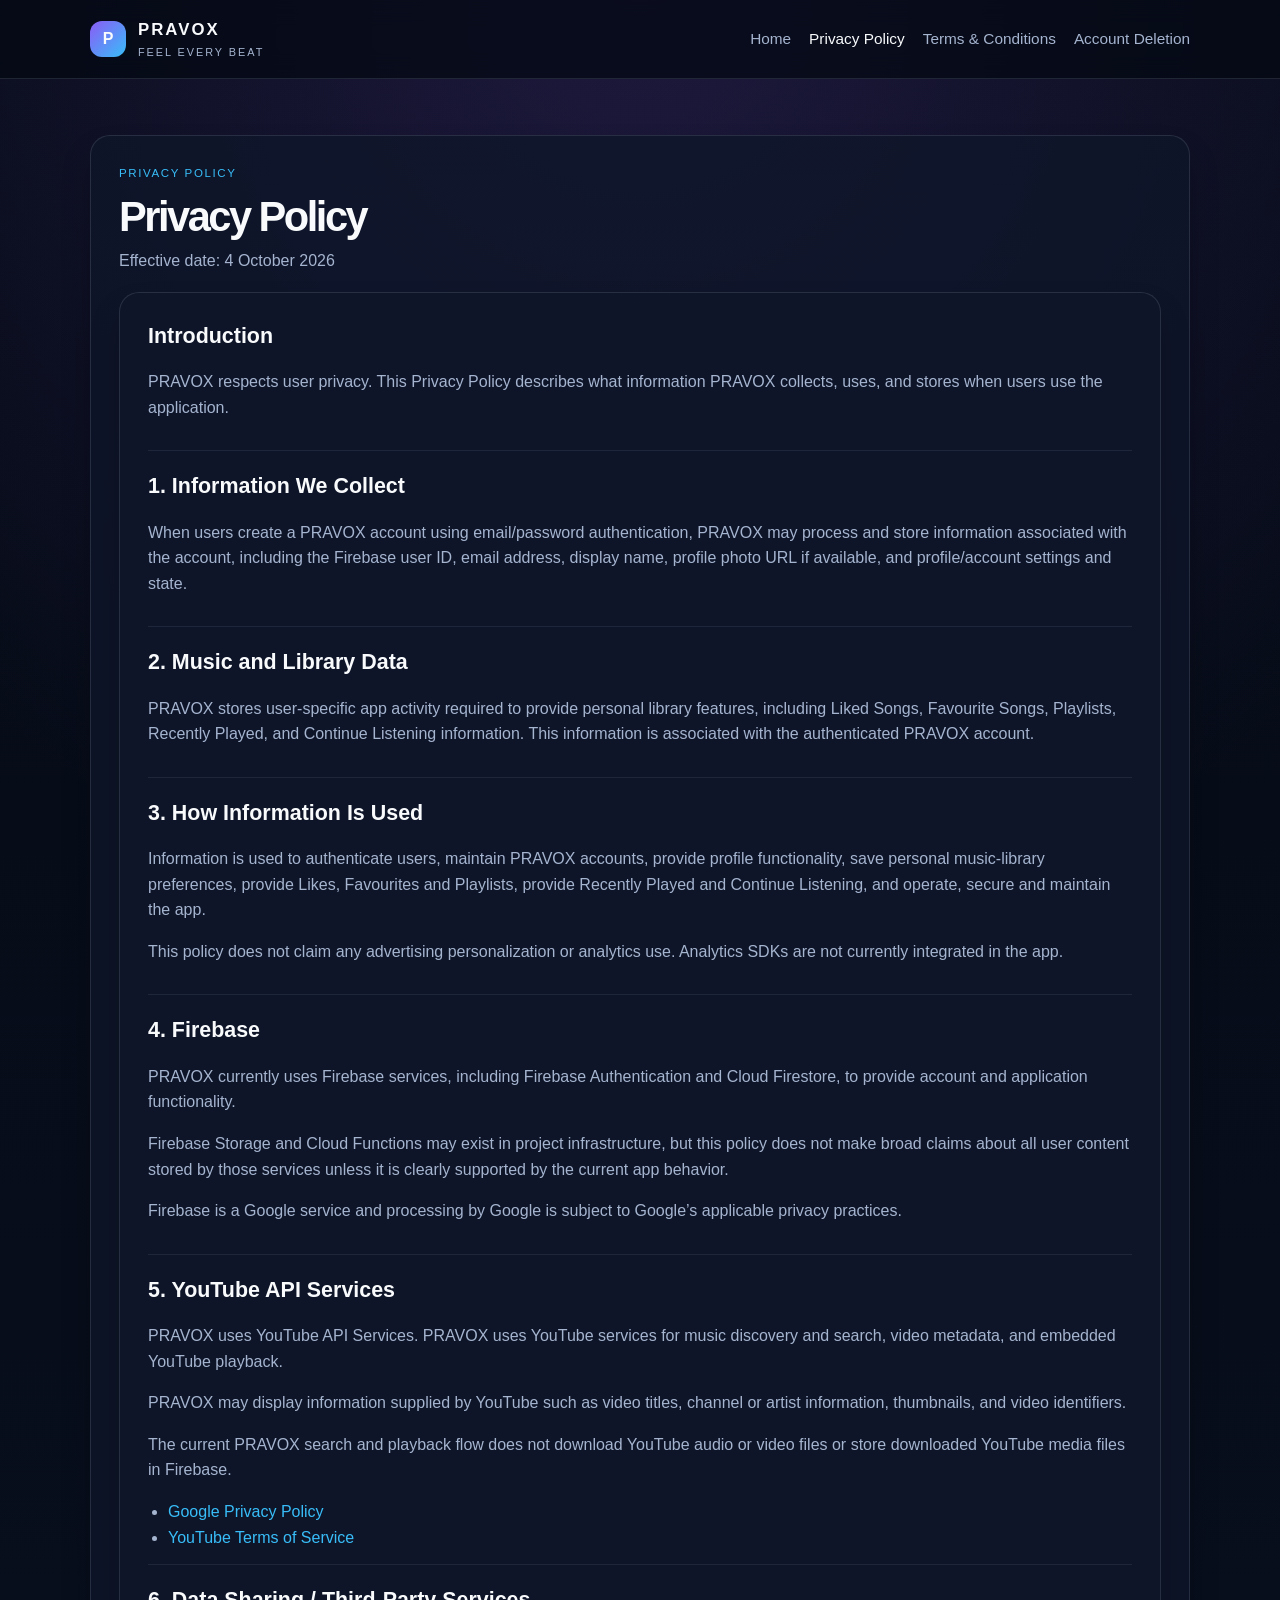
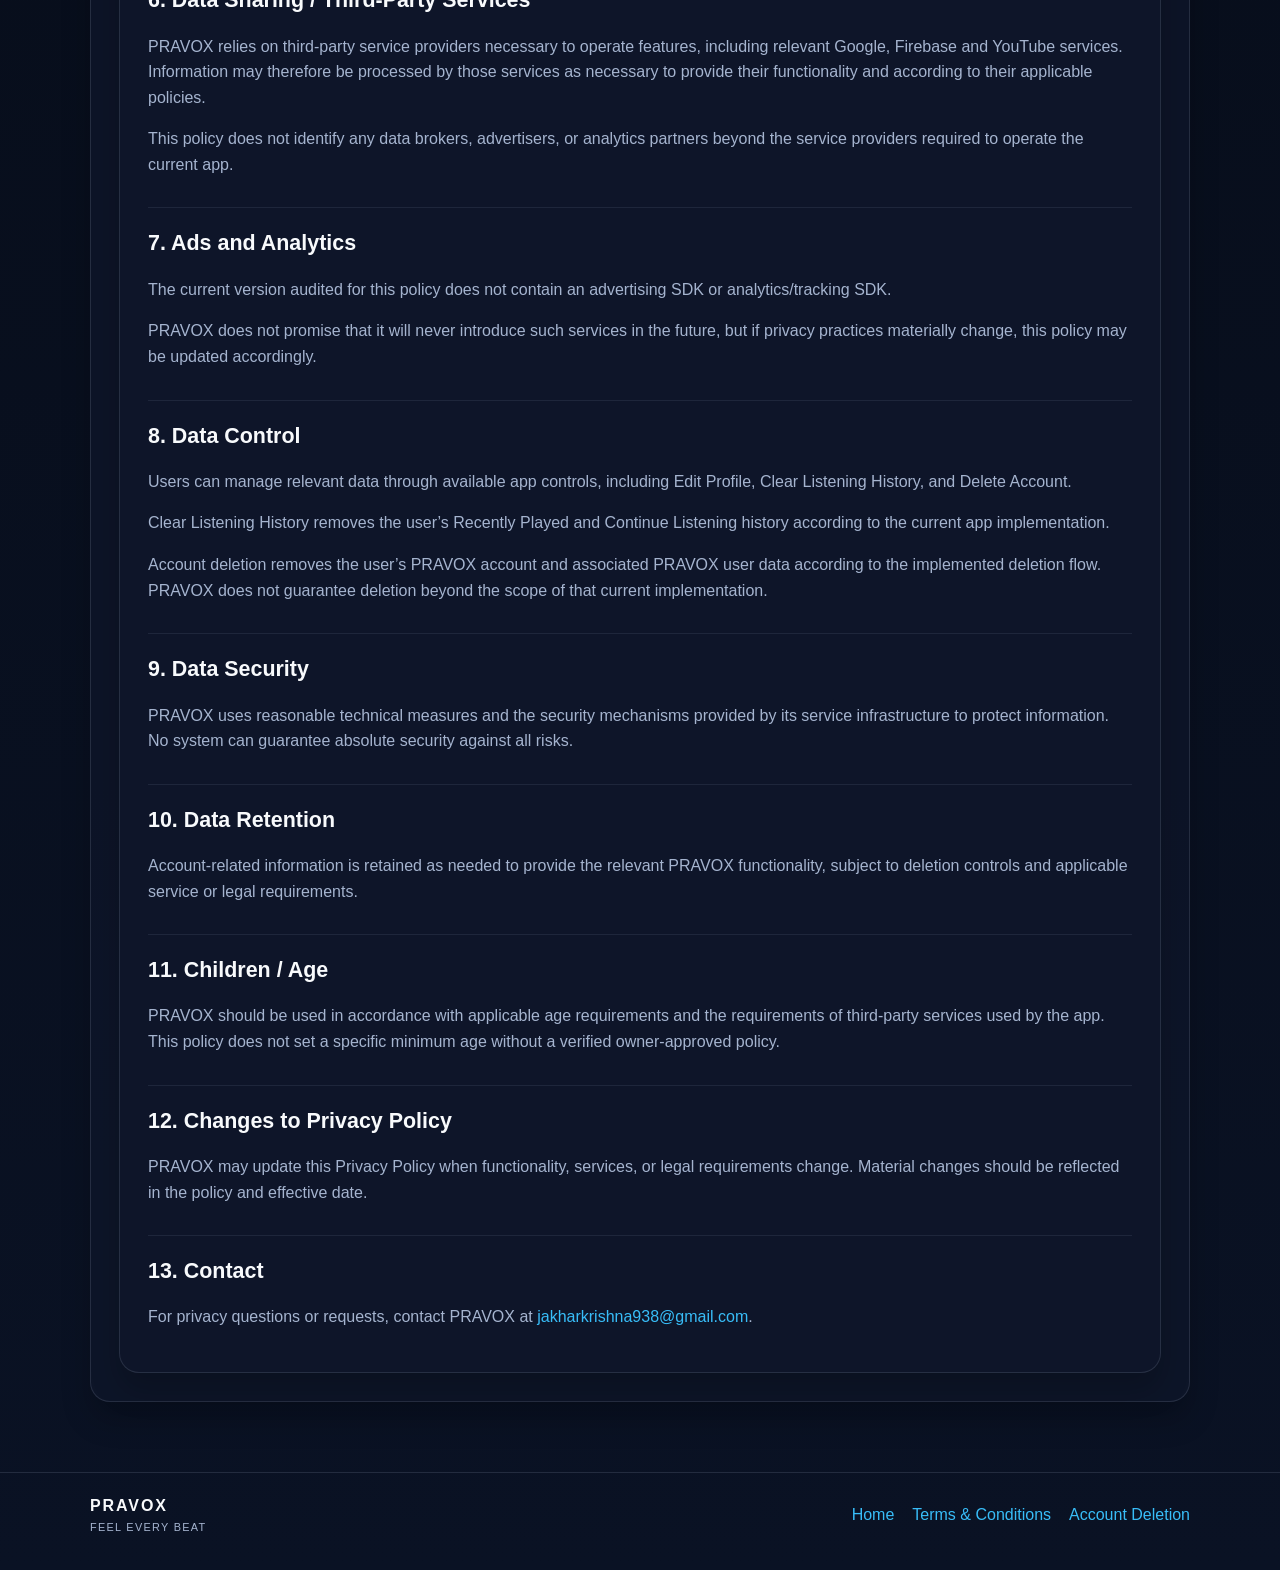
==== privacy.html @ 2aff8d2a "PRAVOX legal site: privacy terms and account deletion" ====
<!DOCTYPE html>
<html lang="en">
  <head>
    <meta charset="UTF-8" />
    <meta name="viewport" content="width=device-width, initial-scale=1.0" />
    <title>PRAVOX | Privacy Policy</title>
    <meta
      name="description"
      content="PRAVOX Privacy Policy covering account information, music library data, Firebase, and YouTube API usage."
    />
    <link rel="stylesheet" href="styles.css" />
  </head>
  <body>
    <header class="site-header">
      <div class="container nav">
        <div class="brand-wrap">
          <div class="brand-mark">P</div>
          <div>
            <div class="brand-name">PRAVOX</div>
            <div class="brand-tag">FEEL EVERY BEAT</div>
          </div>
        </div>
        <nav class="main-nav" aria-label="Main navigation">
          <a href="index.html">Home</a>
          <a href="privacy.html" class="active">Privacy Policy</a>
          <a href="terms.html">Terms &amp; Conditions</a>
          <a href="delete-account.html">Account Deletion</a>
        </nav>
      </div>
    </header>

    <main class="content-page">
      <div class="container legal-shell">
        <div class="legal-header">
          <p class="eyebrow">Privacy Policy</p>
          <h1>Privacy Policy</h1>
          <p class="effective-date">Effective date: 4 October 2026</p>
        </div>

        <article class="legal-copy">
          <section>
            <h2>Introduction</h2>
            <p>
              PRAVOX respects user privacy. This Privacy Policy describes what
              information PRAVOX collects, uses, and stores when users use the
              application.
            </p>
          </section>

          <section>
            <h2>1. Information We Collect</h2>
            <p>
              When users create a PRAVOX account using email/password authentication,
              PRAVOX may process and store information associated with the account,
              including the Firebase user ID, email address, display name, profile
              photo URL if available, and profile/account settings and state.
            </p>
          </section>

          <section>
            <h2>2. Music and Library Data</h2>
            <p>
              PRAVOX stores user-specific app activity required to provide personal
              library features, including Liked Songs, Favourite Songs, Playlists,
              Recently Played, and Continue Listening information. This information is
              associated with the authenticated PRAVOX account.
            </p>
          </section>

          <section>
            <h2>3. How Information Is Used</h2>
            <p>
              Information is used to authenticate users, maintain PRAVOX accounts,
              provide profile functionality, save personal music-library preferences,
              provide Likes, Favourites and Playlists, provide Recently Played and
              Continue Listening, and operate, secure and maintain the app.
            </p>
            <p>
              This policy does not claim any advertising personalization or analytics use.
              Analytics SDKs are not currently integrated in the app.
            </p>
          </section>

          <section>
            <h2>4. Firebase</h2>
            <p>
              PRAVOX currently uses Firebase services, including Firebase
              Authentication and Cloud Firestore, to provide account and application
              functionality.
            </p>
            <p>
              Firebase Storage and Cloud Functions may exist in project infrastructure,
              but this policy does not make broad claims about all user content stored by
              those services unless it is clearly supported by the current app behavior.
            </p>
            <p>
              Firebase is a Google service and processing by Google is subject to
              Google’s applicable privacy practices.
            </p>
          </section>

          <section>
            <h2>5. YouTube API Services</h2>
            <p>
              PRAVOX uses YouTube API Services. PRAVOX uses YouTube services for music
              discovery and search, video metadata, and embedded YouTube playback.
            </p>
            <p>
              PRAVOX may display information supplied by YouTube such as video titles,
              channel or artist information, thumbnails, and video identifiers.
            </p>
            <p>
              The current PRAVOX search and playback flow does not download YouTube
              audio or video files or store downloaded YouTube media files in Firebase.
            </p>
            <ul>
              <li><a href="https://policies.google.com/privacy" target="_blank" rel="noopener noreferrer">Google Privacy Policy</a></li>
              <li><a href="https://www.youtube.com/t/terms" target="_blank" rel="noopener noreferrer">YouTube Terms of Service</a></li>
            </ul>
          </section>

          <section>
            <h2>6. Data Sharing / Third-Party Services</h2>
            <p>
              PRAVOX relies on third-party service providers necessary to operate
              features, including relevant Google, Firebase and YouTube services.
              Information may therefore be processed by those services as necessary to
              provide their functionality and according to their applicable policies.
            </p>
            <p>
              This policy does not identify any data brokers, advertisers, or analytics
              partners beyond the service providers required to operate the current app.
            </p>
          </section>

          <section>
            <h2>7. Ads and Analytics</h2>
            <p>
              The current version audited for this policy does not contain an advertising
              SDK or analytics/tracking SDK.
            </p>
            <p>
              PRAVOX does not promise that it will never introduce such services in the
              future, but if privacy practices materially change, this policy may be
              updated accordingly.
            </p>
          </section>

          <section>
            <h2>8. Data Control</h2>
            <p>
              Users can manage relevant data through available app controls, including
              Edit Profile, Clear Listening History, and Delete Account.
            </p>
            <p>
              Clear Listening History removes the user’s Recently Played and Continue
              Listening history according to the current app implementation.
            </p>
            <p>
              Account deletion removes the user’s PRAVOX account and associated PRAVOX
              user data according to the implemented deletion flow. PRAVOX does not
              guarantee deletion beyond the scope of that current implementation.
            </p>
          </section>

          <section>
            <h2>9. Data Security</h2>
            <p>
              PRAVOX uses reasonable technical measures and the security mechanisms
              provided by its service infrastructure to protect information. No system can
              guarantee absolute security against all risks.
            </p>
          </section>

          <section>
            <h2>10. Data Retention</h2>
            <p>
              Account-related information is retained as needed to provide the relevant
              PRAVOX functionality, subject to deletion controls and applicable service
              or legal requirements.
            </p>
          </section>

          <section>
            <h2>11. Children / Age</h2>
            <p>
              PRAVOX should be used in accordance with applicable age requirements and
              the requirements of third-party services used by the app. This policy does
              not set a specific minimum age without a verified owner-approved policy.
            </p>
          </section>

          <section>
            <h2>12. Changes to Privacy Policy</h2>
            <p>
              PRAVOX may update this Privacy Policy when functionality, services, or
              legal requirements change. Material changes should be reflected in the
              policy and effective date.
            </p>
          </section>

          <section>
            <h2>13. Contact</h2>
            <p>
              For privacy questions or requests, contact PRAVOX at
              <a href="mailto:jakharkrishna938@gmail.com">jakharkrishna938@gmail.com</a>.
            </p>
          </section>
        </article>
      </div>
    </main>

    <footer class="site-footer">
      <div class="container footer-inner">
        <div>
          <strong>PRAVOX</strong>
          <span>FEEL EVERY BEAT</span>
        </div>
        <div>
          <a href="index.html">Home</a>
          <a href="terms.html">Terms &amp; Conditions</a>
          <a href="delete-account.html">Account Deletion</a>
        </div>
      </div>
    </footer>
  </body>
</html>
---- styles.css ----
:root {
  --bg: #050a14;
  --bg-deep: #0a1224;
  --panel: rgba(15, 23, 42, 0.92);
  --panel-alt: rgba(17, 24, 39, 0.88);
  --border: rgba(148, 163, 184, 0.18);
  --text: #f8fafc;
  --muted: #a5b4cf;
  --accent: #8b5cf6;
  --accent-2: #38bdf8;
  --success: #34d399;
  --shadow: rgba(0, 0, 0, 0.35);
}

* {
  box-sizing: border-box;
}

html {
  scroll-behavior: smooth;
}

body {
  margin: 0;
  font-family: Inter, "Segoe UI", Roboto, sans-serif;
  background: radial-gradient(circle at top, rgba(139, 92, 246, 0.18), transparent 30%),
    linear-gradient(180deg, var(--bg) 0%, var(--bg-deep) 100%);
  color: var(--text);
  line-height: 1.6;
}

img {
  max-width: 100%;
  display: block;
}

a {
  color: var(--accent-2);
  text-decoration: none;
}

a:hover {
  text-decoration: underline;
}

.container {
  width: min(1100px, calc(100% - 32px));
  margin: 0 auto;
}

.site-header {
  position: sticky;
  top: 0;
  z-index: 10;
  backdrop-filter: blur(12px);
  background: rgba(5, 10, 20, 0.76);
  border-bottom: 1px solid var(--border);
}

.nav {
  display: flex;
  justify-content: space-between;
  align-items: center;
  min-height: 78px;
  gap: 16px;
}

.brand-wrap {
  display: flex;
  align-items: center;
  gap: 12px;
}

.brand-mark {
  display: grid;
  place-items: center;
  width: 36px;
  height: 36px;
  border-radius: 12px;
  background: linear-gradient(135deg, var(--accent), var(--accent-2));
  color: var(--text);
  font-weight: 800;
}

.brand-name {
  font-weight: 800;
  letter-spacing: 0.12em;
  font-size: 1.05rem;
}

.brand-tag {
  font-size: 0.68rem;
  letter-spacing: 0.18em;
  color: var(--muted);
}

.main-nav {
  display: flex;
  align-items: center;
  flex-wrap: wrap;
  gap: 18px;
}

.main-nav a {
  color: var(--muted);
  font-size: 0.96rem;
}

.main-nav a.active,
.main-nav a:hover {
  color: var(--text);
  text-decoration: none;
}

.hero {
  padding: 90px 0 56px;
}

.hero-inner {
  padding: 42px 28px;
  background: linear-gradient(135deg, rgba(139, 92, 246, 0.12), rgba(56, 189, 248, 0.09));
  border: 1px solid var(--border);
  border-radius: 24px;
  box-shadow: 0 24px 60px var(--shadow);
}

.eyebrow {
  margin: 0 0 12px;
  text-transform: uppercase;
  letter-spacing: 0.14em;
  font-size: 0.72rem;
  color: var(--accent-2);
}

h1 {
  margin: 0;
  font-size: clamp(2.4rem, 5vw, 4rem);
  line-height: 1.1;
  letter-spacing: -0.06em;
}

.hero-tag {
  margin: 8px 0 14px;
  color: var(--muted);
  letter-spacing: 0.18em;
  font-size: 0.8rem;
}

.lead {
  max-width: 780px;
  color: var(--muted);
  font-size: 1.08rem;
}

.hero-actions {
  display: flex;
  flex-wrap: wrap;
  gap: 14px;
  margin-top: 28px;
}

.button {
  display: inline-flex;
  align-items: center;
  justify-content: center;
  min-height: 48px;
  padding: 0 18px;
  border-radius: 12px;
  border: 1px solid transparent;
  font-weight: 700;
  transition: transform 0.2s ease, border-color 0.2s ease;
}

.button:hover {
  text-decoration: none;
  transform: translateY(-1px);
}

.button.primary {
  background: linear-gradient(135deg, var(--accent), var(--accent-2));
  color: var(--text);
}

.button.secondary {
  background: rgba(15, 23, 42, 0.6);
  border-color: var(--border);
  color: var(--text);
}

.section {
  padding: 24px 0 60px;
}

.muted-section {
  padding-top: 0;
}

.section-header {
  margin-bottom: 18px;
}

.section-header h2,
.contact-box h2,
.legal-header h1 {
  margin: 0 0 8px;
  font-size: clamp(1.8rem, 4vw, 2.6rem);
}

.card-grid {
  display: grid;
  grid-template-columns: repeat(3, minmax(0, 1fr));
  gap: 20px;
}

.info-card,
.contact-box,
.legal-copy,
.legal-shell {
  background: rgba(15, 23, 42, 0.82);
  border: 1px solid var(--border);
  border-radius: 20px;
  box-shadow: 0 18px 30px rgba(0, 0, 0, 0.2);
}

.info-card {
  padding: 22px;
}

.info-card h3 {
  margin-top: 0;
  margin-bottom: 10px;
  font-size: 1.3rem;
}

.info-card p {
  margin-top: 0;
  color: var(--muted);
}

.contact-box {
  padding: 28px;
}

.content-page {
  padding: 56px 0 70px;
}

.legal-shell {
  padding: 28px;
}

.legal-header{
  margin-bottom: 18px;
}

.effective-date {
  margin: 0;
  color: var(--muted);
}

.legal-copy {
  padding: 26px 28px;
}

.legal-copy section {
  padding-bottom: 14px;
  margin-bottom: 18px;
  border-bottom: 1px solid rgba(148, 163, 184, 0.12);
}

.legal-copy section:last-child {
  border-bottom: none;
  margin-bottom: 0;
  padding-bottom: 0;
}

.legal-copy h2 {
  margin: 0 0 10px;
  font-size: 1.34rem;
}

.legal-copy p,
.legal-copy li {
  color: var(--muted);
}

.legal-copy ul {
  margin: 12px 0 0 20px;
  padding: 0;
}

.site-footer {
  border-top: 1px solid var(--border);
  padding: 20px 0 34px;
}

.footer-inner {
  display: flex;
  align-items: center;
  justify-content: space-between;
  gap: 18px;
  color: var(--muted);
}

.footer-inner strong {
  color: var(--text);
  display: block;
  letter-spacing: 0.12em;
}

.footer-inner span {
  display: block;
  letter-spacing: 0.12em;
  font-size: 0.68rem;
}

.footer-inner div:last-child {
  display: flex;
  align-items: center;
  gap: 18px;
  flex-wrap: wrap;
}

@media (max-width: 820px) {
  .nav,
  .footer-inner {
    flex-direction: column;
    align-items: flex-start;
  }

  .card-grid {
    grid-template-columns: 1fr;
  }

  .hero {
    padding-top: 60px;
  }

  .hero-inner,
  .legal-shell,
  .info-card,
  .contact-box,
  .legal-copy {
    padding-left: 18px;
    padding-right: 18px;
  }
}
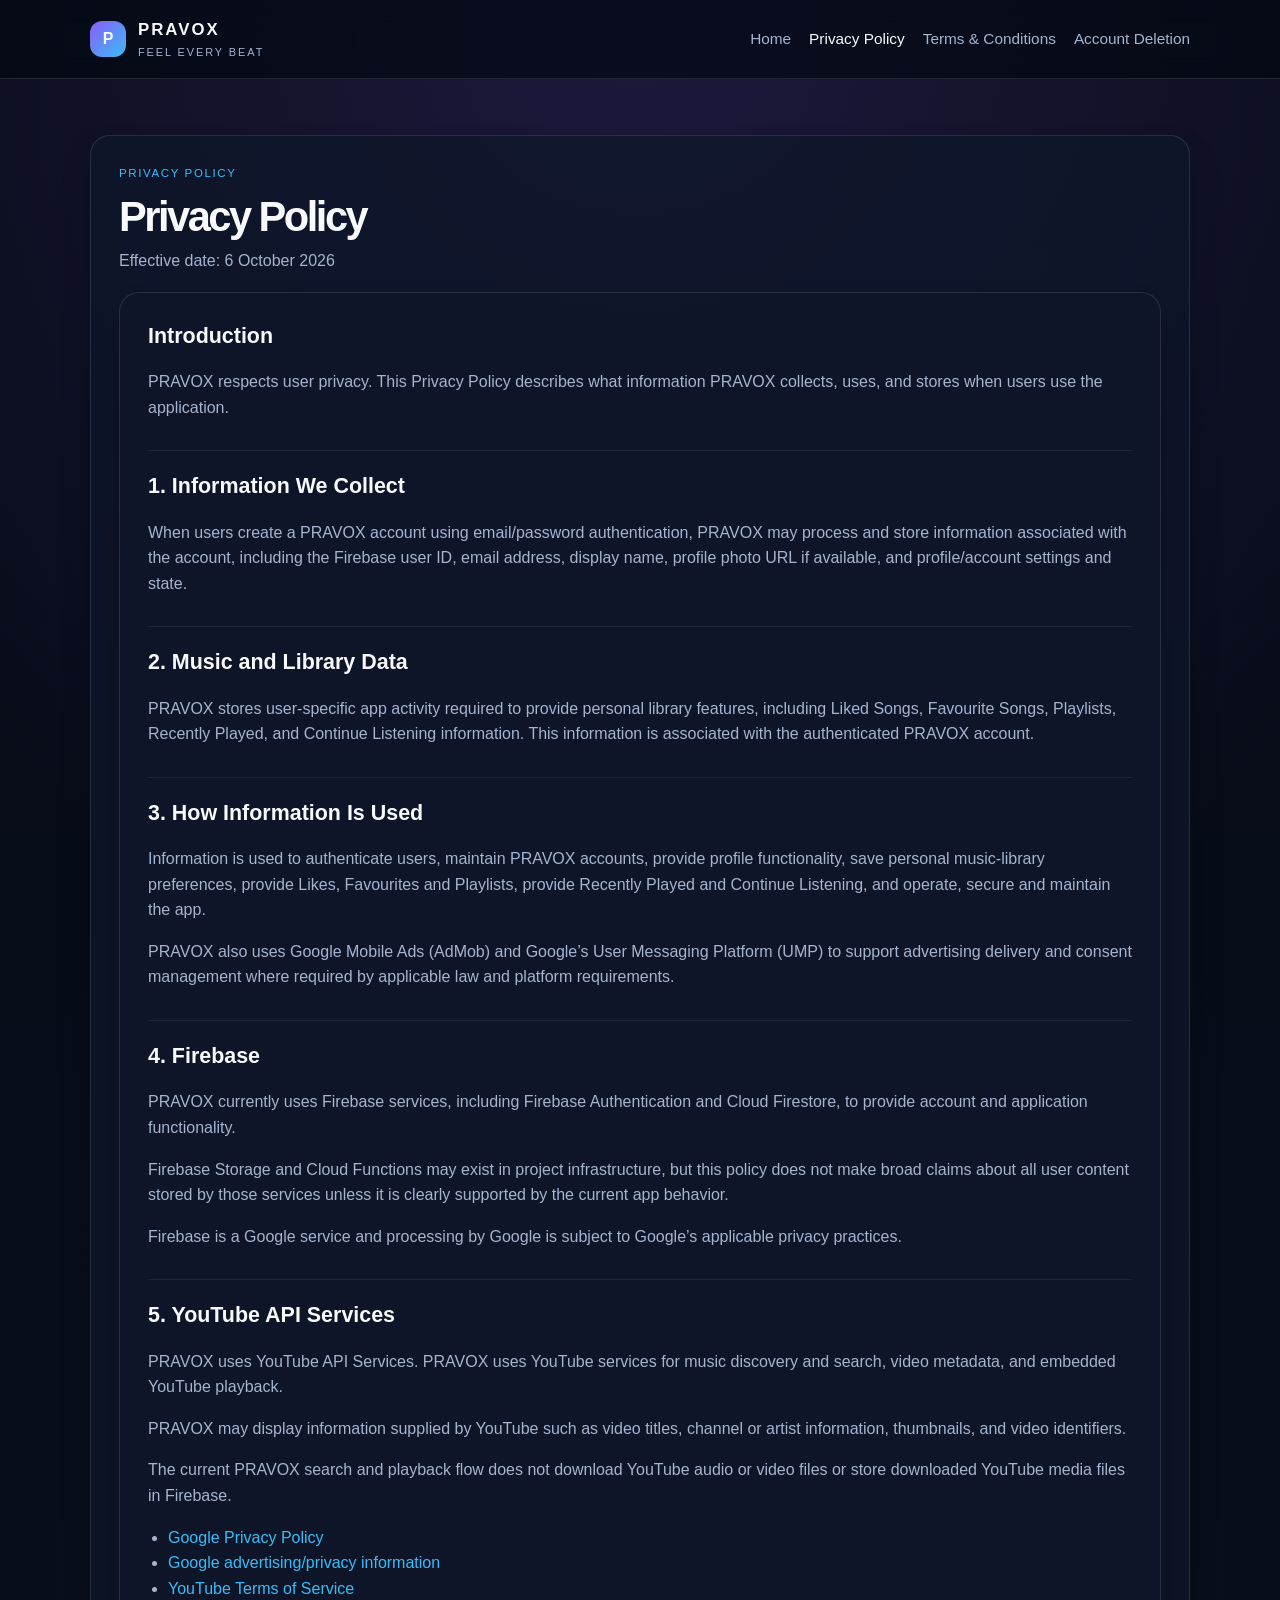
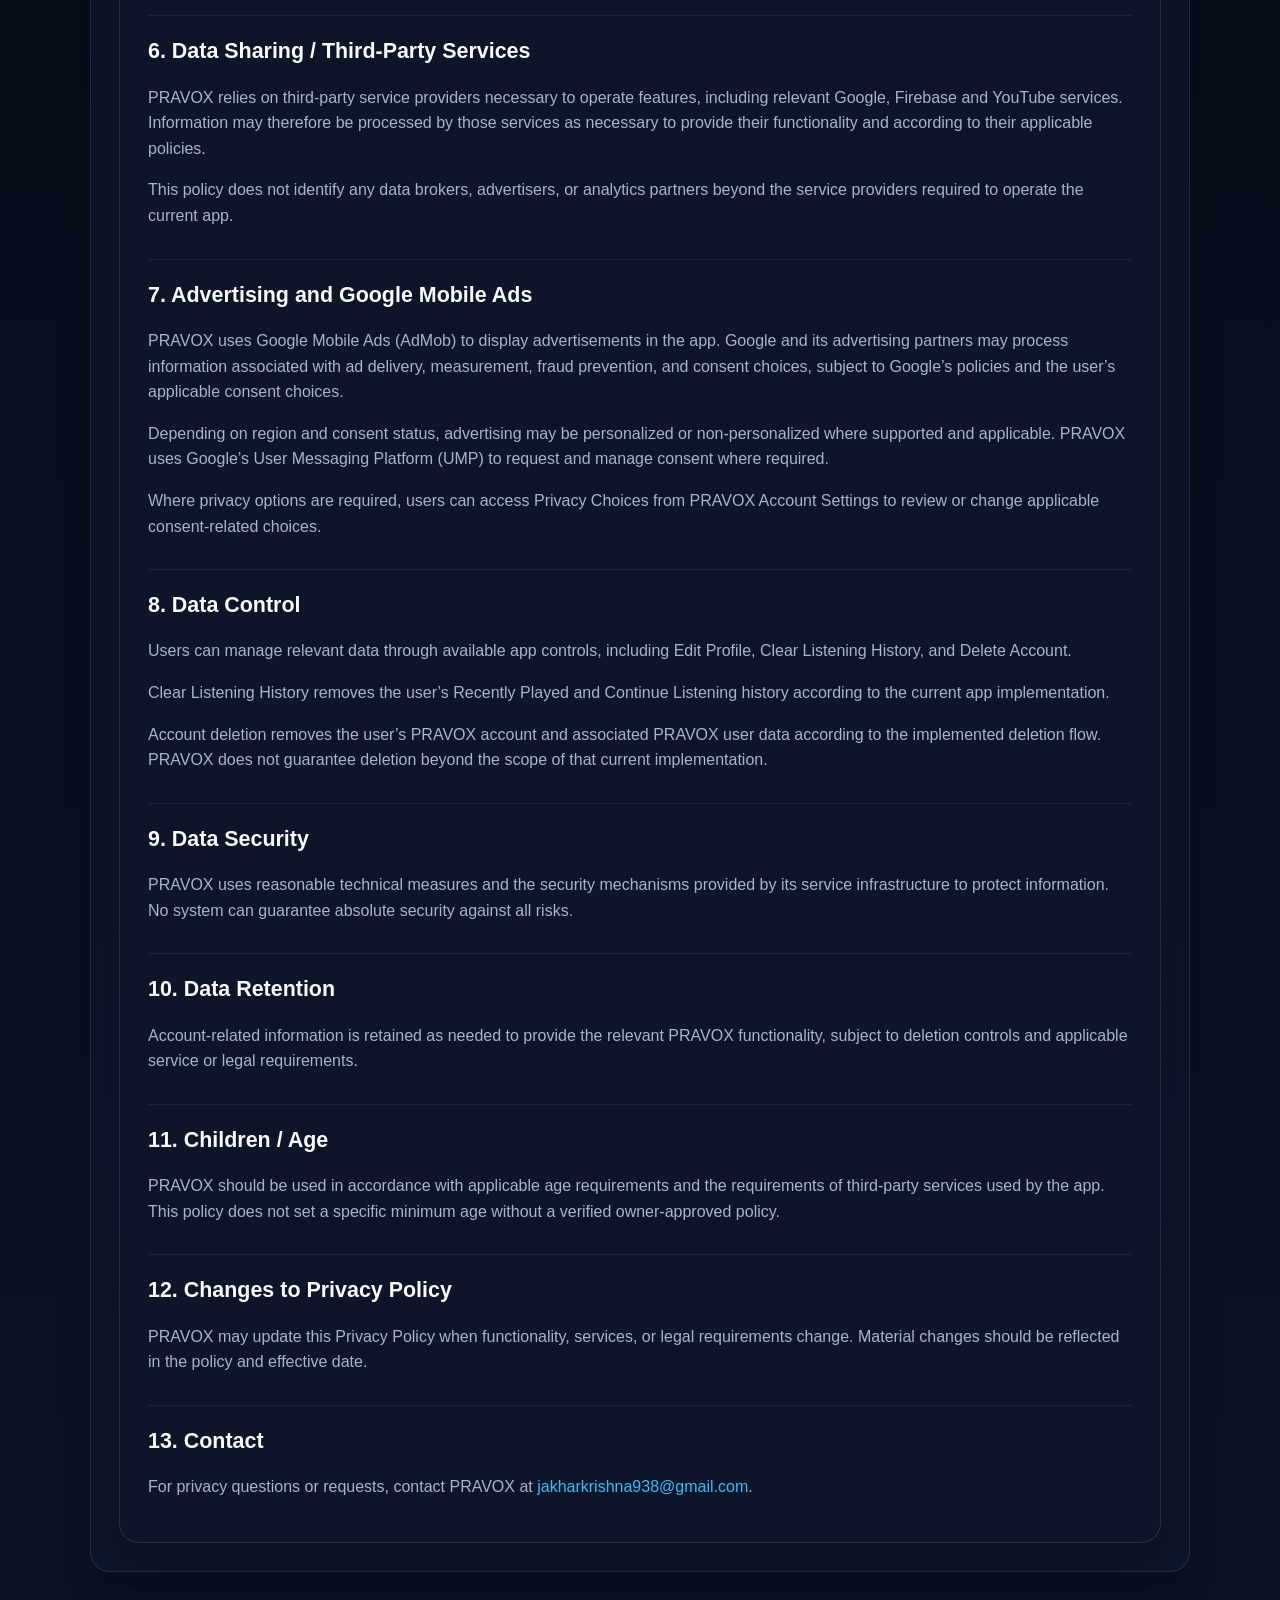
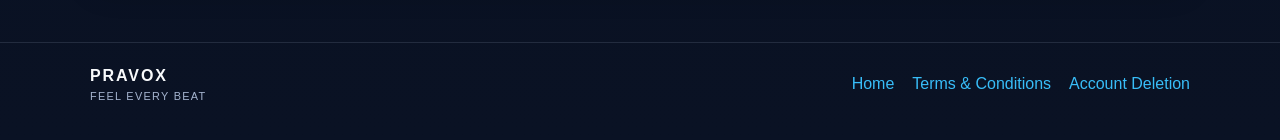
==== commit 606bd342: "PRAVOX legal: update privacy policy for AdMob and UMP" ====
--- a/privacy.html
+++ b/privacy.html
@@ -34,7 +34,7 @@
         <div class="legal-header">
           <p class="eyebrow">Privacy Policy</p>
           <h1>Privacy Policy</h1>
-          <p class="effective-date">Effective date: 4 October 2026</p>
+          <p class="effective-date">Effective date: 6 October 2026</p>
         </div>
 
         <article class="legal-copy">
@@ -76,8 +76,9 @@
               Continue Listening, and operate, secure and maintain the app.
             </p>
             <p>
-              This policy does not claim any advertising personalization or analytics use.
-              Analytics SDKs are not currently integrated in the app.
+              PRAVOX also uses Google Mobile Ads (AdMob) and Google’s User Messaging
+              Platform (UMP) to support advertising delivery and consent management where
+              required by applicable law and platform requirements.
             </p>
           </section>
 
@@ -115,6 +116,7 @@
             </p>
             <ul>
               <li><a href="https://policies.google.com/privacy" target="_blank" rel="noopener noreferrer">Google Privacy Policy</a></li>
+              <li><a href="https://policies.google.com/technologies/ads" target="_blank" rel="noopener noreferrer">Google advertising/privacy information</a></li>
               <li><a href="https://www.youtube.com/t/terms" target="_blank" rel="noopener noreferrer">YouTube Terms of Service</a></li>
             </ul>
           </section>
@@ -134,15 +136,23 @@
           </section>
 
           <section>
-            <h2>7. Ads and Analytics</h2>
-            <p>
-              The current version audited for this policy does not contain an advertising
-              SDK or analytics/tracking SDK.
-            </p>
-            <p>
-              PRAVOX does not promise that it will never introduce such services in the
-              future, but if privacy practices materially change, this policy may be
-              updated accordingly.
+            <h2>7. Advertising and Google Mobile Ads</h2>
+            <p>
+              PRAVOX uses Google Mobile Ads (AdMob) to display advertisements in the
+              app. Google and its advertising partners may process information
+              associated with ad delivery, measurement, fraud prevention, and consent
+              choices, subject to Google’s policies and the user’s applicable consent
+              choices.
+            </p>
+            <p>
+              Depending on region and consent status, advertising may be personalized or
+              non-personalized where supported and applicable. PRAVOX uses Google’s
+              User Messaging Platform (UMP) to request and manage consent where required.
+            </p>
+            <p>
+              Where privacy options are required, users can access Privacy Choices from
+              PRAVOX Account Settings to review or change applicable consent-related
+              choices.
             </p>
           </section>
 
